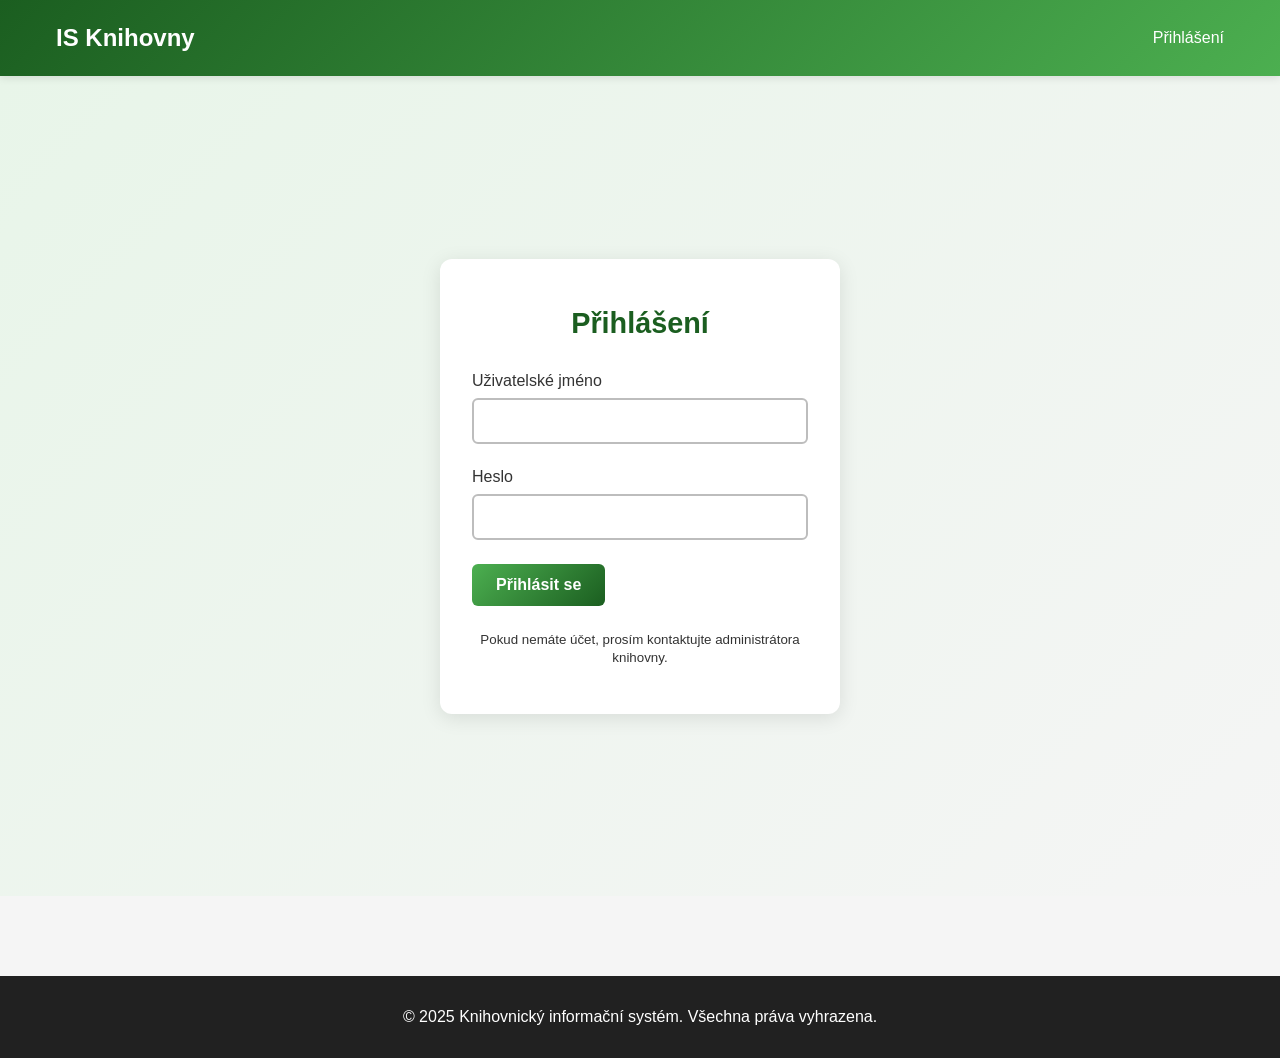
==== templates/login.html @ d5de3ea9 "pre_release" ====
<!DOCTYPE html>
<html lang="cs">
<head>
    <meta charset="UTF-8">
    <meta name="viewport" content="width=device-width, initial-scale=1.0">
    <title>Přihlášení - Knihovnický IS</title>
    <link rel="icon" href="/static/icon.png" type="image/png">
    <link rel="stylesheet" href="/static/css/style.css">
</head>
<body>
    <header>
        <nav>
            <a class="logo" href="/">IS Knihovny</a>
            <ul>
                <li><a href="/login">Přihlášení</a></li>
            </ul>
        </nav>
    </header>

    <main>
        <div class="login-container">
            <div class="login-box">
                <h1>Přihlášení</h1>
                
                <div id="error-message" class="alert alert-error hidden"></div>
                <div id="success-message" class="alert alert-success hidden"></div>

                <form id="login-form">
                    <div class="form-group">
                        <label for="username">Uživatelské jméno</label>
                        <input type="text" id="username" name="username" required>
                    </div>

                    <div class="form-group">
                        <label for="password">Heslo</label>
                        <input type="password" id="password" name="password" required>
                    </div>

                    <button type="submit" class="btn btn-primary">Přihlásit se</button>
                </form>

                <p class="text-center mt-3">
                    <small>Pokud nemáte účet, prosím kontaktujte administrátora knihovny.</small>
                </p>
            </div>
        </div>
    </main>

    <footer>
        <p>&copy; 2025 Knihovnický informační systém. Všechna práva vyhrazena.</p>
    </footer>

    <script>
        const loginForm = document.getElementById('login-form');
        const errorMessage = document.getElementById('error-message');
        const successMessage = document.getElementById('success-message');

        loginForm.addEventListener('submit', async (e) => {
            e.preventDefault();

            const username = document.getElementById('username').value;
            const password = document.getElementById('password').value;

            try {
                const response = await fetch('/api/auth/login', {
                    method: 'POST',
                    headers: {
                        'Content-Type': 'application/x-www-form-urlencoded',
                    },
                    body: new URLSearchParams({
                        username,
                        password
                    })
                });

                if (response.ok) {
                    const data = await response.json();
                    localStorage.setItem('token', data.access_token);
                    localStorage.setItem('user', JSON.stringify(data.user));
                    
                    successMessage.textContent = 'Přihlášení úspěšné, přesměrování...';
                    successMessage.classList.remove('hidden');
                    
                    setTimeout(() => {
                        window.location.href = '/catalog';
                    }, 1000);
                } else {
                    const error = await response.json();
                    errorMessage.textContent = error.detail || 'Chyba při přihlášení';
                    errorMessage.classList.remove('hidden');
                }
            } catch (error) {
                errorMessage.textContent = 'Chyba při komunikaci se serverem';
                errorMessage.classList.remove('hidden');
            }
        });
    </script>
</body>
</html>
---- static/css/style.css ----
* {
    margin: 0;
    padding: 0;
    box-sizing: border-box;
}

:root {
    --primary-green: #1B5E20;
    --light-green: #4CAF50;
    --lighter-green: #81C784;
    --very-light-green: #C8E6C9;
    --lightest-green: #E8F5E9;
    --dark-gray: #212121;
    --light-gray: #F5F5F5;
    --border-color: #BDBDBD;
    --text-color: #333333;
    --success: #4CAF50;
    --error: #D32F2F;
    --warning: #F57C00;
}

html, body {
    height: 100%;
    font-family: -apple-system, BlinkMacSystemFont, 'Segoe UI', Roboto, Oxygen, Ubuntu, Cantarell, sans-serif;
    background-color: var(--light-gray);
    color: var(--text-color);
}

/* Header a navigace */
header {
    background: linear-gradient(135deg, var(--primary-green) 0%, var(--light-green) 100%);
    color: white;
    padding: 1rem 2rem;
    position: sticky;
    top: 0;
    z-index: 100;
    box-shadow: 0 2px 8px rgba(0, 0, 0, 0.1);
}

header nav {
    max-width: 1200px;
    margin: 0 auto;
    display: flex;
    justify-content: space-between;
    align-items: center;
}

header .logo {
    font-size: 1.5rem;
    font-weight: bold;
    display: flex;
    align-items: center;
    gap: 0.5rem;
    text-decoration: none;
    color: white;
}

nav ul {
    display: flex;
    list-style: none;
    gap: 1rem;
}

nav a {
    color: white;
    text-decoration: none;
    padding: 0.5rem 1rem;
    border-radius: 4px;
    transition: background-color 0.3s ease;
}

nav a:hover {
    background-color: rgba(255, 255, 255, 0.2);
}

/* Container */
.container {
    max-width: 1200px;
    margin: 0 auto;
    padding: 2rem;
}

/* Login formulář */
.login-container {
    display: flex;
    justify-content: center;
    align-items: center;
    min-height: calc(100vh - 80px);
    background: linear-gradient(135deg, var(--lightest-green), var(--light-gray));
    padding: 1rem;
}

.login-box {
    background: white;
    padding: 3rem 2rem;
    border-radius: 12px;
    box-shadow: 0 4px 20px rgba(0, 0, 0, 0.1);
    width: 100%;
    max-width: 400px;
}

.login-box h1 {
    text-align: center;
    color: var(--primary-green);
    margin-bottom: 2rem;
    font-size: 1.8rem;
}

/* Formuláře */
.form-group {
    margin-bottom: 1.5rem;
}

label {
    display: block;
    margin-bottom: 0.5rem;
    color: var(--text-color);
    font-weight: 500;
}

input[type="text"],
input[type="email"],
input[type="password"],
input[type="number"],
select,
textarea {
    width: 100%;
    padding: 0.75rem 1rem;
    border: 2px solid var(--border-color);
    border-radius: 6px;
    font-size: 1rem;
    transition: border-color 0.3s ease, box-shadow 0.3s ease;
    font-family: inherit;
}

input[type="text"]:focus,
input[type="email"]:focus,
input[type="password"]:focus,
input[type="number"]:focus,
select:focus,
textarea:focus {
    outline: none;
    border-color: var(--light-green);
    box-shadow: 0 0 0 3px rgba(76, 175, 80, 0.1);
}

/* Tlačítka */
button,
.btn {
    padding: 0.75rem 1.5rem;
    border: none;
    border-radius: 6px;
    cursor: pointer;
    font-size: 1rem;
    font-weight: 600;
    transition: all 0.3s ease;
    display: inline-block;
    text-decoration: none;
    text-align: center;
}

.btn-primary {
    background: linear-gradient(135deg, var(--light-green) 0%, var(--primary-green) 100%);
    color: white;
}

.btn-primary:hover {
    transform: translateY(-2px);
    box-shadow: 0 4px 12px rgba(27, 94, 32, 0.3);
}

.btn-secondary {
    background-color: var(--very-light-green);
    color: var(--primary-green);
}

.btn-secondary:hover {
    background-color: var(--lighter-green);
    color: white;
}

.btn-danger {
    background-color: var(--error);
    color: white;
}

.btn-danger:hover {
    background-color: #C62828;
    transform: translateY(-2px);
    box-shadow: 0 4px 12px rgba(211, 47, 47, 0.3);
}

.btn-warning {
    background-color: var(--warning);
    color: white;
}

.btn-warning:hover {
    background-color: #E65100;
    transform: translateY(-2px);
    box-shadow: 0 4px 12px rgba(245, 124, 0, 0.3);
}

/* Karty */
.card {
    background: white;
    border-radius: 8px;
    padding: 1.5rem;
    box-shadow: 0 2px 8px rgba(0, 0, 0, 0.08);
    transition: all 0.3s ease;
}

.card:hover {
    box-shadow: 0 4px 16px rgba(0, 0, 0, 0.12);
    transform: translateY(-2px);
}

.card h3 {
    color: var(--primary-green);
    margin-bottom: 1rem;
    font-size: 1.3rem;
}

.card p {
    color: #666;
    line-height: 1.6;
    margin-bottom: 0.5rem;
}

/* Grid layout */
.grid {
    display: grid;
    grid-template-columns: repeat(auto-fill, minmax(280px, 1fr));
    gap: 1.5rem;
    margin-top: 1.5rem;
}

/* Katalog specifické styly */
.search-row {
    display: flex;
    gap: 0.5rem;
    align-items: center;
    width: 100%;
}

.search-row input[type="text"], .search-row input[type="number"] {
    padding: 0.6rem 0.9rem;
    border-radius: 8px;
    border: 1px solid var(--border-color);
    background: #fff;
}

.book-card {
    display: flex;
    flex-direction: column;
    justify-content: space-between;
    min-height: 220px;
}

.book-meta {
    color: #555;
    font-size: 0.95rem;
    margin-top: 0.5rem;
}

.book-actions {
    display: flex;
    gap: 0.5rem;
    margin-top: 1rem;
    align-items: center;
}

.btn-tertiary {
    background: transparent;
    border: 1px solid var(--border-color);
    color: var(--primary-green);
    padding: 0.5rem 0.9rem;
    border-radius: 6px;
}

.modal-content {
    border-radius: 14px;
    padding: 1.5rem;
}

.modal .close {
    font-size: 32px;
}

/* Tabulky */
table {
    width: 100%;
    border-collapse: collapse;
    background: white;
    border-radius: 8px;
    overflow: hidden;
    box-shadow: 0 2px 8px rgba(0, 0, 0, 0.08);
}

thead {
    background: linear-gradient(135deg, var(--primary-green), var(--light-green));
    color: white;
}

th {
    padding: 1rem;
    text-align: left;
    font-weight: 600;
}

td {
    padding: 0.75rem 1rem;
    border-bottom: 1px solid var(--border-color);
}

tr:hover {
    background-color: var(--lightest-green);
}

/* Alert zprávy */
.alert {
    padding: 1rem;
    border-radius: 6px;
    margin-bottom: 1.5rem;
    border-left: 4px solid;
}

.alert-success {
    background-color: #E8F5E9;
    border-color: var(--success);
    color: var(--primary-green);
}

.alert-error {
    background-color: #FFEBEE;
    border-color: var(--error);
    color: var(--error);
}

.alert-warning {
    background-color: #FFF3E0;
    border-color: var(--warning);
    color: #E65100;
}

.alert-info {
    background-color: #E3F2FD;
    border-color: #1976D2;
    color: #1565C0;
}

/* Statusy */
.status {
    display: inline-block;
    padding: 0.4rem 0.8rem;
    border-radius: 20px;
    font-size: 0.85rem;
    font-weight: 600;
}

.status-active {
    background-color: #E8F5E9;
    color: var(--primary-green);
}

.status-returned {
    background-color: #E0E0E0;
    color: #666;
}

.status-late {
    background-color: #FFF3E0;
    color: #E65100;
}

.status-available {
    background-color: #E8F5E9;
    color: var(--primary-green);
}

.status-unavailable {
    background-color: #FFEBEE;
    color: var(--error);
}

/* Profil a admin */
.profile-header {
    display: flex;
    gap: 2rem;
    align-items: center;
    margin-bottom: 2rem;
    background: white;
    padding: 2rem;
    border-radius: 8px;
    box-shadow: 0 2px 8px rgba(0, 0, 0, 0.08);
}

.profile-avatar {
    width: 100px;
    height: 100px;
    border-radius: 50%;
    background: linear-gradient(135deg, var(--light-green), var(--primary-green));
    color: white;
    display: flex;
    align-items: center;
    justify-content: center;
    font-size: 3rem;
    flex-shrink: 0;
}

.profile-info h2 {
    color: var(--primary-green);
    margin-bottom: 0.5rem;
}

.profile-info p {
    color: #666;
    margin: 0.3rem 0;
}

/* Responsive design */
@media (max-width: 768px) {
    header nav {
        flex-direction: column;
        gap: 1rem;
    }

    nav ul {
        flex-wrap: wrap;
        justify-content: center;
    }

    .container {
        padding: 1rem;
    }

    .grid {
        grid-template-columns: 1fr;
    }

    .profile-header {
        flex-direction: column;
        text-align: center;
    }

    .login-box {
        padding: 2rem 1.5rem;
    }

    table {
        font-size: 0.9rem;
    }

    th, td {
        padding: 0.5rem;
    }

    .btn {
        width: 100%;
        margin-bottom: 0.5rem;
    }
}

@media (max-width: 480px) {
    header {
        padding: 0.75rem 1rem;
    }

    header .logo {
        font-size: 1.2rem;
    }

    nav a {
        padding: 0.4rem 0.8rem;
        font-size: 0.9rem;
    }

    .login-box {
        padding: 1.5rem 1rem;
    }

    .login-box h1 {
        font-size: 1.5rem;
    }

    .profile-avatar {
        width: 80px;
        height: 80px;
        font-size: 2rem;
    }

    .form-group {
        margin-bottom: 1rem;
    }

    input, select, textarea {
        padding: 0.6rem 0.8rem;
        font-size: 16px;
    }
}

/* Footer */
footer {
    background: var(--dark-gray);
    color: white;
    padding: 2rem;
    text-align: center;
    margin-top: 3rem;
}

footer p {
    margin: 0;
}

/* Utilities */
.text-center {
    text-align: center;
}

.mt-1 { margin-top: 0.5rem; }
.mt-2 { margin-top: 1rem; }
.mt-3 { margin-top: 1.5rem; }
.mt-4 { margin-top: 2rem; }

.mb-1 { margin-bottom: 0.5rem; }
.mb-2 { margin-bottom: 1rem; }
.mb-3 { margin-bottom: 1.5rem; }
.mb-4 { margin-bottom: 2rem; }

.gap-1 { gap: 0.5rem; }
.gap-2 { gap: 1rem; }
.gap-3 { gap: 1.5rem; }

.flex {
    display: flex;
}

.flex-between {
    display: flex;
    justify-content: space-between;
    align-items: center;
}

.flex-col {
    flex-direction: column;
}

.hidden {
    display: none;
}

.opacity-50 {
    opacity: 0.5;
}

h1, h2, h3 {
    color: var(--primary-green);
    margin-bottom: 1rem;
}

main {
    flex: 1;
    padding-bottom: 2rem;
}

/* Tooltip pro potvrzení kopírování */
.copied-tooltip {
    position: absolute;
    background: rgba(27,94,32,0.95);
    color: white;
    padding: 0.35rem 0.6rem;
    border-radius: 6px;
    font-size: 0.85rem;
    z-index: 2000;
    pointer-events: none;
    transition: opacity 0.25s ease, transform 0.25s ease;
    opacity: 1;
}
.copied-tooltip-hide { opacity: 0; transform: translateY(-6px); }
.copied-tooltip-error { background: rgba(211,47,47,0.95); }
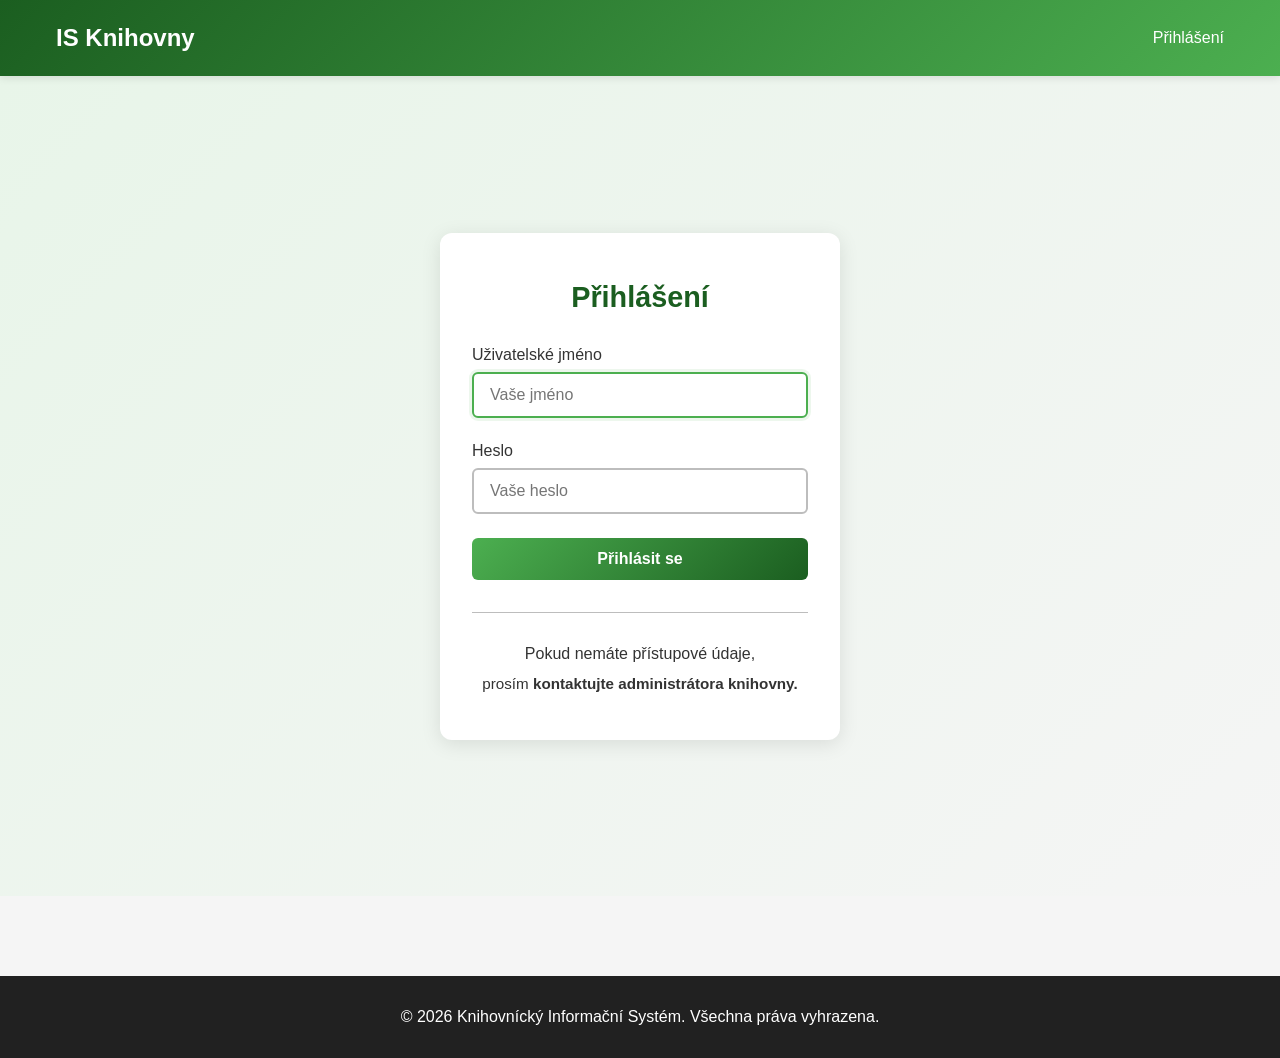
==== commit 5e62412f: "pre_release" ====
--- a/templates/login.html
+++ b/templates/login.html
@@ -3,7 +3,7 @@
 <head>
     <meta charset="UTF-8">
     <meta name="viewport" content="width=device-width, initial-scale=1.0">
-    <title>Přihlášení - Knihovnický IS</title>
+    <title>Přihlášení - Knihovnický Informační Systém</title>
     <link rel="icon" href="/static/icon.png" type="image/png">
     <link rel="stylesheet" href="/static/css/style.css">
 </head>
@@ -28,26 +28,31 @@
                 <form id="login-form">
                     <div class="form-group">
                         <label for="username">Uživatelské jméno</label>
-                        <input type="text" id="username" name="username" required>
+                        <input type="text" id="username" name="username" placeholder="Vaše jméno" required autofocus>
                     </div>
 
                     <div class="form-group">
                         <label for="password">Heslo</label>
-                        <input type="password" id="password" name="password" required>
+                        <input type="password" id="password" name="password" placeholder="Vaše heslo" required>
                     </div>
 
-                    <button type="submit" class="btn btn-primary">Přihlásit se</button>
+                    <button type="submit" class="btn btn-primary" style="width: 100%;">Přihlásit se</button>
                 </form>
 
-                <p class="text-center mt-3">
-                    <small>Pokud nemáte účet, prosím kontaktujte administrátora knihovny.</small>
-                </p>
+                <div style="text-align: center; margin-top: 2rem; padding-top: 2rem; border-top: 1px solid var(--border-color);">
+                    <p style="color: var(--text-light); margin-bottom: 0.75rem;">
+                        Pokud nemáte přístupové údaje,
+                    </p>
+                    <p style="font-size: 0.95rem; color: var(--text-color);">
+                        prosím <strong>kontaktujte administrátora knihovny.</strong>
+                    </p>
+                </div>
             </div>
         </div>
     </main>
 
     <footer>
-        <p>&copy; 2025 Knihovnický informační systém. Všechna práva vyhrazena.</p>
+        <p>&copy; 2026 Knihovnícký Informační Systém. Všechna práva vyhrazena.</p>
     </footer>
 
     <script>
